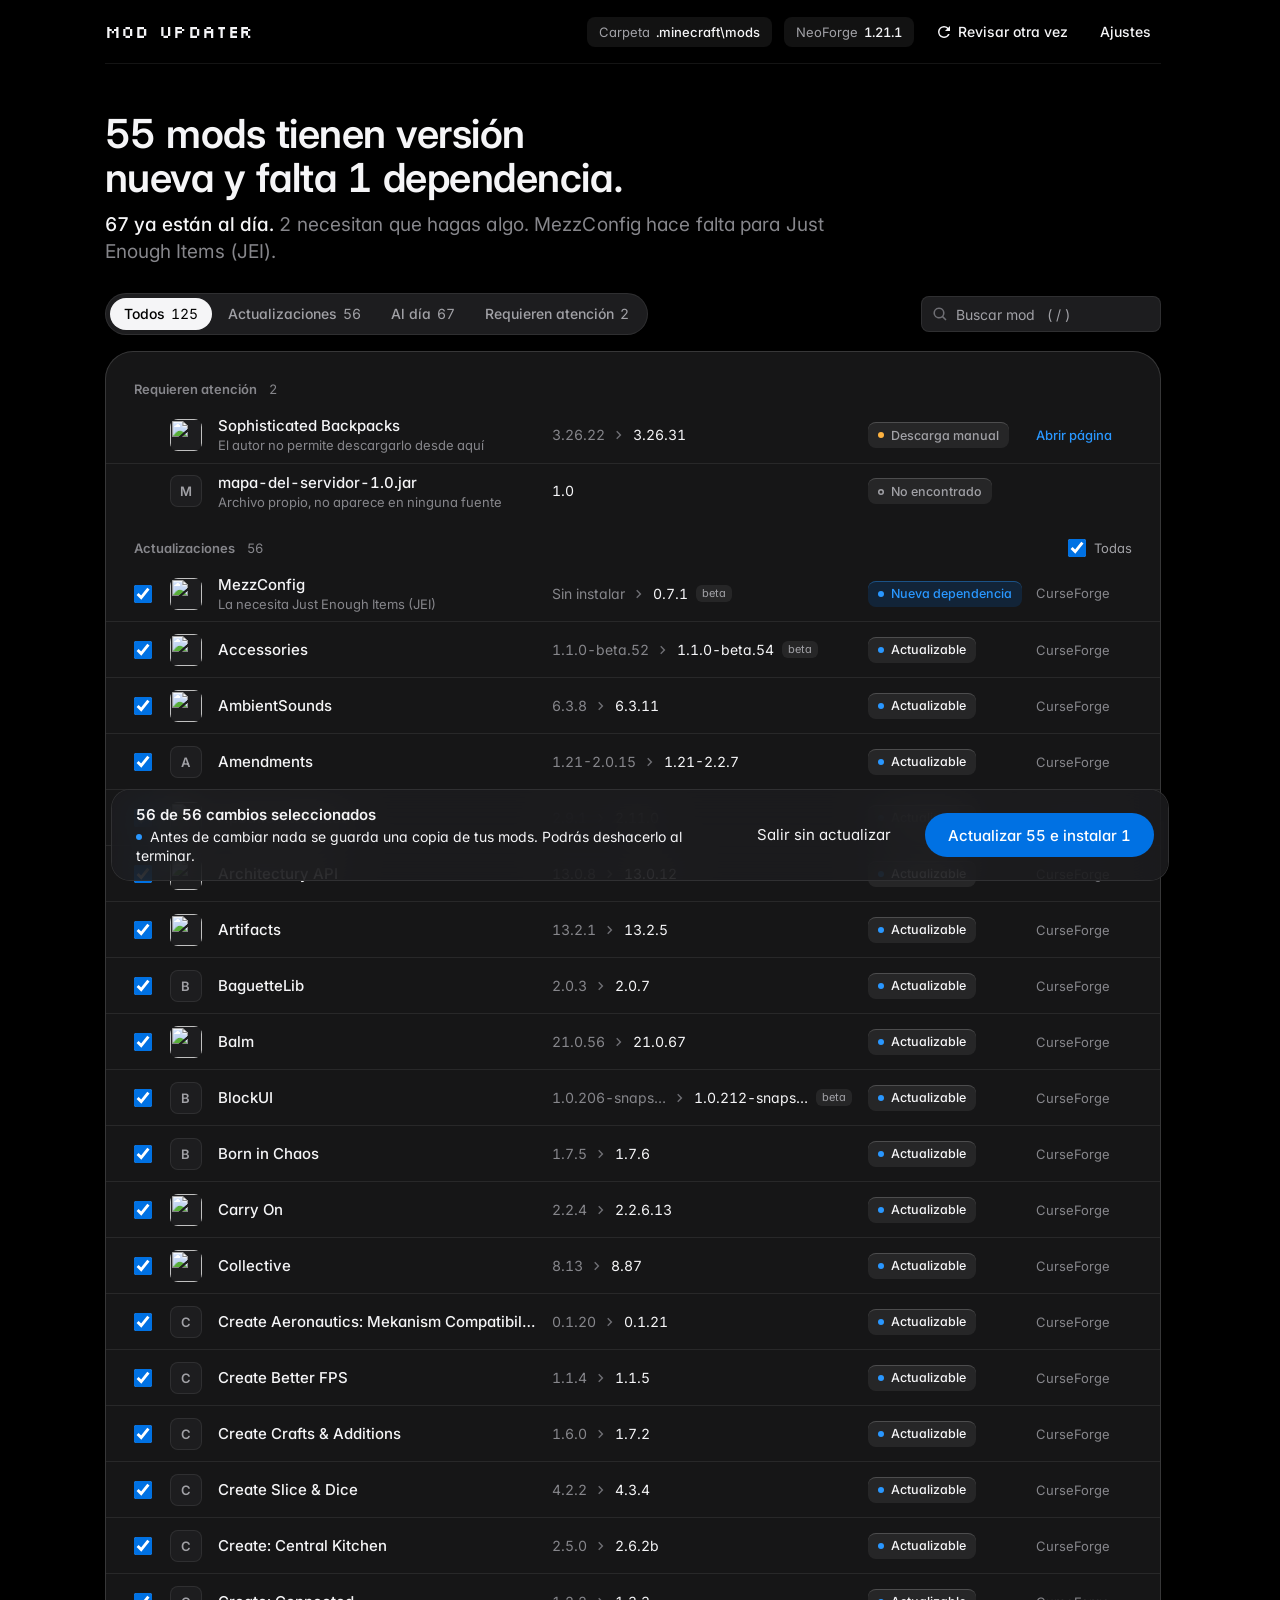
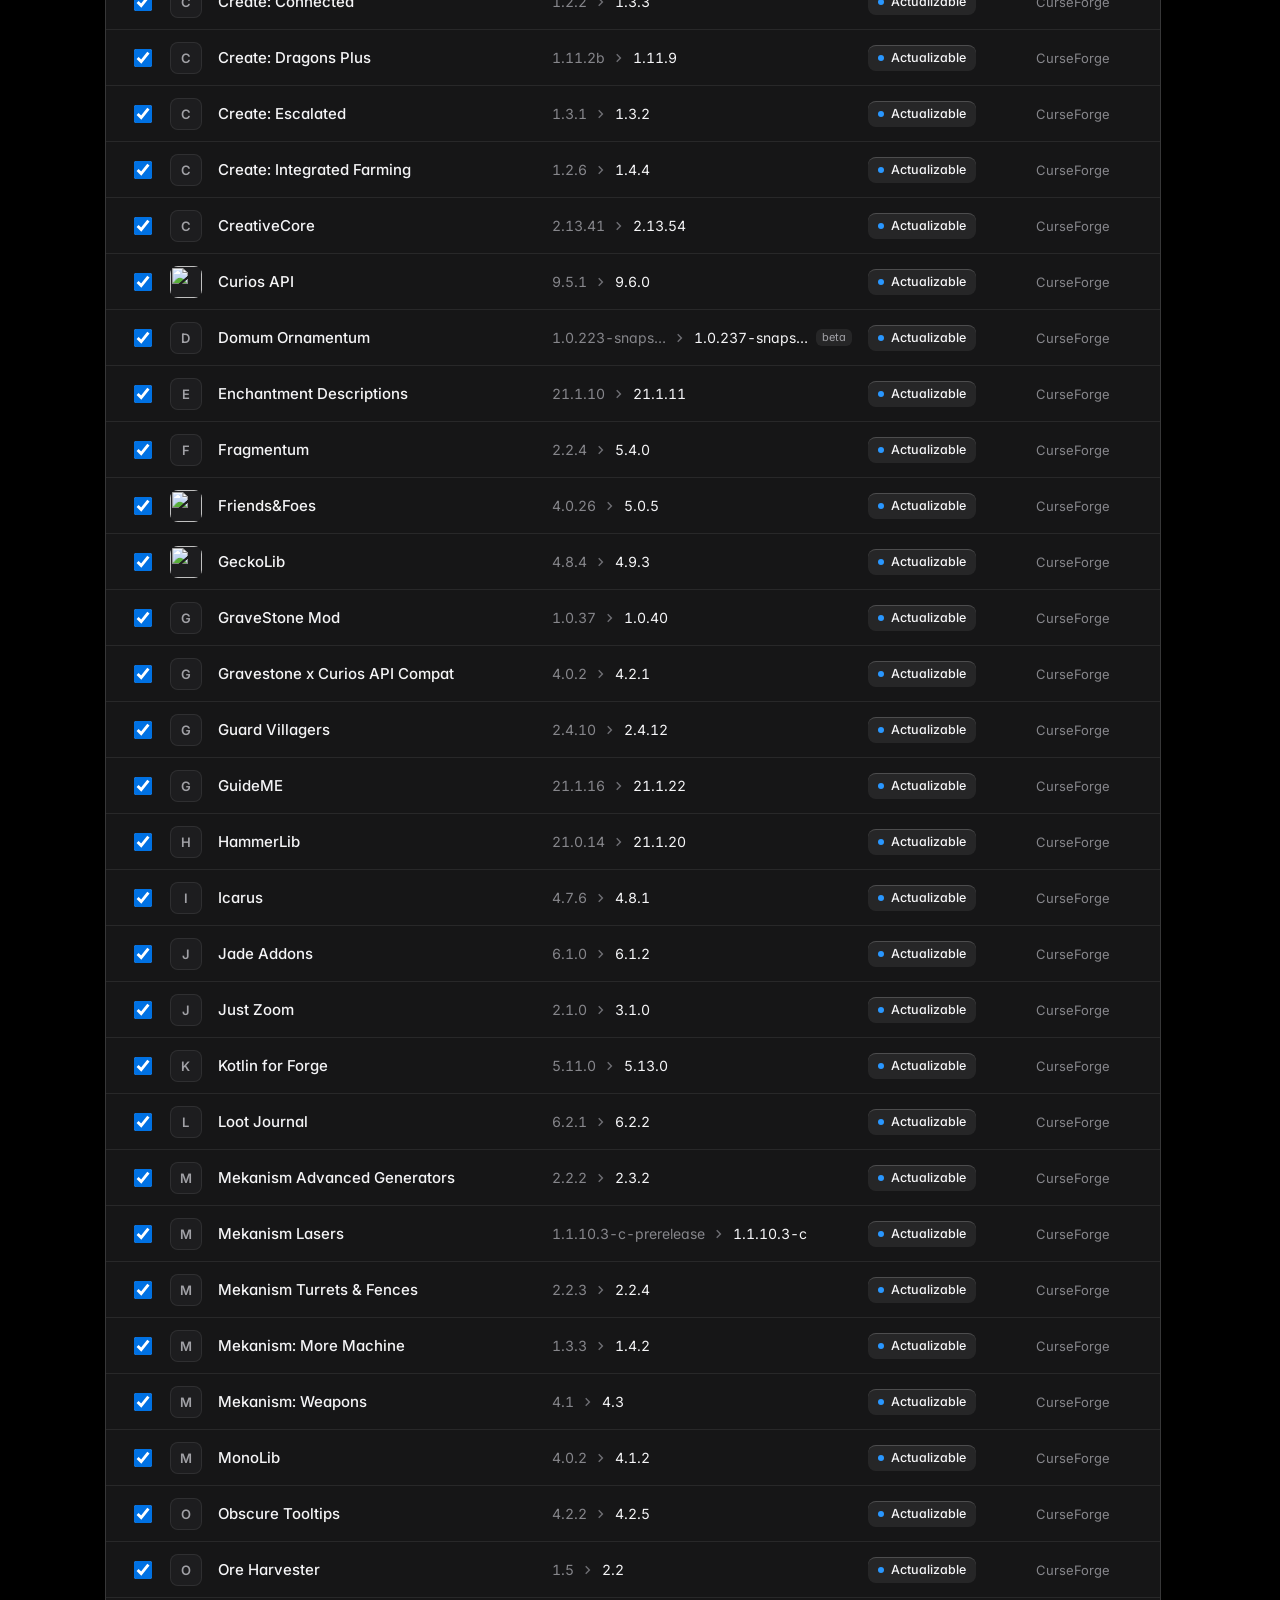
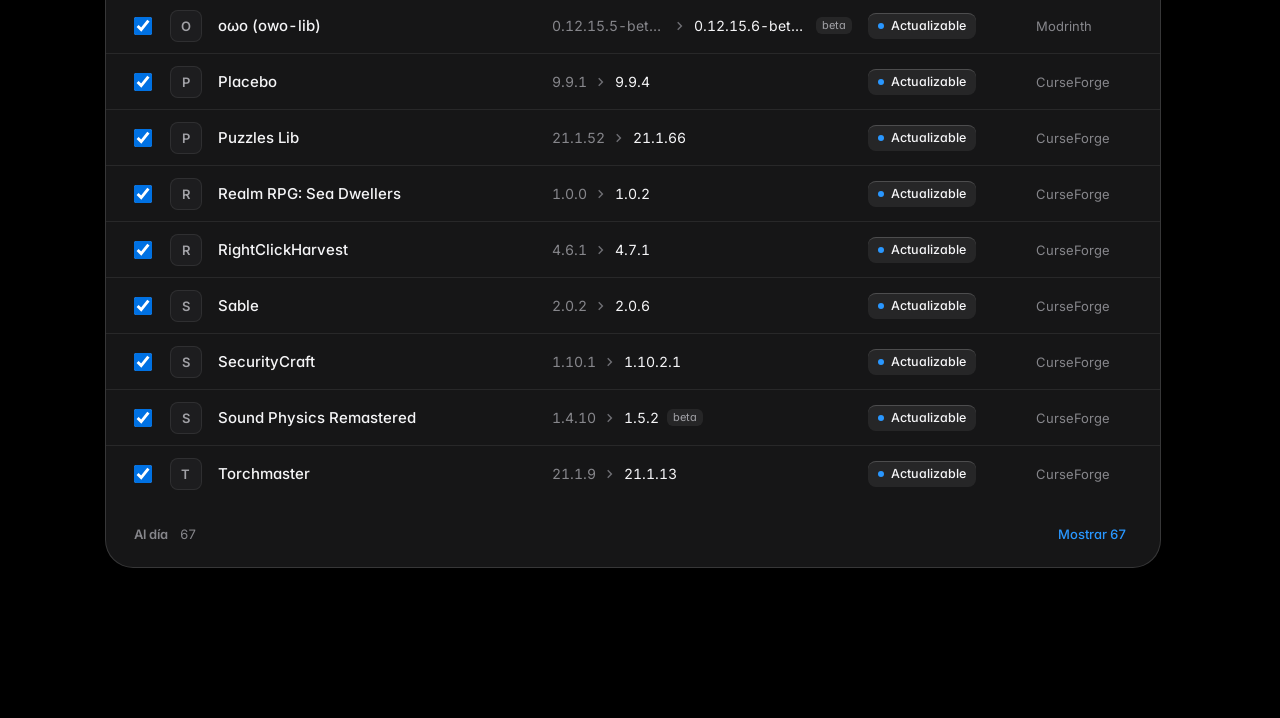
==== design/mockup/resultados.html @ f5ec4bd4 "Plan v2 paso 3: mockup de Resultados validado - apple.com-DESIGN.md: sección "Préstamos" (qué se tom" ====
<!doctype html>
<html lang="es">
<head>
<meta charset="utf-8">
<meta name="viewport" content="width=device-width, initial-scale=1">
<title>Mod Updater · Resultados (mockup)</title>
<link rel="preconnect" href="https://fonts.googleapis.com">
<link rel="preconnect" href="https://fonts.gstatic.com" crossorigin>
<link href="https://fonts.googleapis.com/css2?family=Inter:wght@400;500;600&family=Silkscreen&display=swap" rel="stylesheet">
<style>
  /* Tokens: base apple.com-DESIGN.md + "Préstamos" (Notion: densidad; dope.security: estados) */
  :root {
    --stage: #000000;          /* Apple stage black */
    --panel: #161617;          /* Apple technical panel */
    --charcoal: #1d1d1f;       /* Apple chapter charcoal */
    --text: #f5f5f7;           /* Apple soft white */
    --muted: #86868b;          /* Apple narrative gray: texto secundario sobre fondos lisos */
    --muted-strong: #a1a1a6;   /* gris para texto sobre lavados (insignias): >= 4.5:1 */
    --label: #6e6e73;          /* Apple label gray: solo iconos, nunca texto */
    --edge: #333336;           /* Apple dark edge */
    --rule: rgba(255, 255, 255, 0.08);   /* Notion hairline, en oscuro */
    --hover: rgba(255, 255, 255, 0.04);  /* Notion hover wash, en oscuro */
    --frame: rgba(255, 255, 255, 0.14);  /* dope.security faint rule */
    --badge: rgba(255, 255, 255, 0.07);  /* dope.security technical badge */
    --accent: #0071e3;         /* Apple action blue: único acento */
    --accent-hover: #0076df;
    --accent-active: #006edb;
    --link: #2997ff;           /* Apple luminous blue */
    --accent-wash: rgba(0, 113, 227, 0.16);
    --warn: #ffb340;           /* semántico: puntos y texto de aviso, nunca fondo */
    --font: "Inter", "SF Pro Text", "Helvetica Neue", Helvetica, Arial, sans-serif;
    --pixel: "Silkscreen", "Inter", monospace;
  }

  * { box-sizing: border-box; }
  html { background: var(--stage); color-scheme: dark; scrollbar-gutter: stable; }
  body {
    margin: 0;
    background: var(--stage);
    color: var(--text);
    font: 400 15px/1.4 var(--font);
    font-feature-settings: "tnum" 1, "cv11" 1;
    -webkit-font-smoothing: antialiased;
  }
  button, input { font: inherit; color: inherit; }
  :focus-visible { outline: 2px solid var(--accent); outline-offset: 2px; }

  .app { max-width: 1120px; margin: 0 auto; padding: 0 32px 150px; }

  /* ------------------------------------------------ barra superior */
  .topbar {
    display: flex; align-items: center; gap: 12px;
    height: 64px; border-bottom: 1px solid var(--rule);
  }
  .brand {
    font-family: var(--pixel); font-size: 18px; letter-spacing: 0.02em;
    margin: 0; font-weight: 400; color: var(--text); white-space: nowrap;
  }
  .topbar .spacer { flex: 1; }
  .chip {
    display: inline-flex; align-items: center; gap: 6px;
    padding: 7px 12px; border-radius: 8px; line-height: 16px;
    background: var(--badge); color: var(--muted-strong); font-size: 13px;
    white-space: nowrap;
  }
  .chip strong { color: var(--text); font-weight: 500; }
  .navbtn {
    height: 32px; padding: 0 10px; border: 0; border-radius: 8px;
    background: transparent; color: var(--text); font-size: 14px; font-weight: 500;
    cursor: pointer; display: inline-flex; align-items: center; gap: 6px;
  }
  .navbtn:hover { background: var(--hover); }
  .navbtn svg { width: 16px; height: 16px; fill: currentColor; }

  /* ------------------------------------------------ cabecera */
  .lede { padding: 48px 0 28px; max-width: 760px; }
  .lede h2 {
    margin: 0 0 12px; font-weight: 600; font-size: 40px; line-height: 1.1;
    letter-spacing: -0.012em; text-wrap: balance;
  }
  .lede p { margin: 0; font-size: 19px; line-height: 1.4; color: var(--muted); letter-spacing: 0.005em; }
  .lede p b { color: var(--text); font-weight: 500; }

  /* ------------------------------------------------ filtros (selector de dope.security, en azul) */
  .toolbar { display: flex; align-items: center; gap: 16px; margin-bottom: 16px; flex-wrap: wrap; }
  .segmented {
    display: inline-flex; flex-wrap: wrap; gap: 2px; padding: 4px; border-radius: 22px;
    background: var(--charcoal); border: 1px solid var(--rule);
  }
  .segmented button {
    height: 32px; padding: 0 14px; border: 0; border-radius: 999px; background: transparent;
    color: var(--muted-strong); font-size: 14px; font-weight: 500; cursor: pointer; white-space: nowrap;
    display: inline-flex; align-items: center; gap: 6px;
    transition: background-color 100ms linear, color 100ms linear;
  }
  .segmented button:hover { color: var(--text); }
  .segmented button[aria-pressed="true"] { background: var(--text); color: #000; }
  .segmented .n { font-weight: 400; }
  .search { margin-left: auto; position: relative; width: 240px; }
  .search input {
    width: 100%; height: 36px; padding: 0 12px 0 34px; border-radius: 8px;
    background: var(--charcoal); border: 1px solid var(--rule); font-size: 14px;
  }
  .search input::placeholder { color: var(--muted-strong); }
  .search svg { position: absolute; left: 11px; top: 10px; width: 16px; height: 16px; fill: var(--label); }
  kbd {
    font: inherit; font-size: 12px; color: var(--muted-strong); padding: 0 5px; border-radius: 4px;
    border: 1px solid var(--rule);
  }

  /* ------------------------------------------------ lista */
  .list {
    background: var(--panel); border: 1px solid var(--frame); border-radius: 28px;
    padding: 8px 0 12px;
  }
  .group-head {
    display: flex; align-items: center; gap: 12px;
    padding: 20px 28px 8px;
  }
  .group-head h3 { margin: 0; font-size: 13px; font-weight: 600; color: var(--muted); }
  .group-head .count { font-size: 13px; color: var(--muted); }
  .group-head .grow { flex: 1; }
  .master { display: inline-flex; align-items: center; gap: 8px; font-size: 13px; color: var(--muted-strong); cursor: pointer; }
  .linkbtn {
    border: 0; background: none; padding: 4px 6px; border-radius: 6px; cursor: pointer;
    color: var(--link); font-size: 13px; font-weight: 500;
  }
  .linkbtn:hover { text-decoration: underline; }

  .row {
    display: grid; align-items: center;
    grid-template-columns: 20px 32px minmax(180px, 1fr) minmax(0, 300px) 152px 96px;
    column-gap: 16px; min-height: 56px; padding: 8px 28px;
    border-top: 1px solid var(--rule);
  }
  .group-head + .row { border-top-color: transparent; }
  .row:hover { background: var(--hover); }

  .check { width: 18px; height: 18px; accent-color: var(--accent); margin: 0; cursor: pointer; }
  .slot { width: 18px; height: 18px; }   /* hueco donde no hay casilla: menos ruido que una deshabilitada */

  .logo {
    width: 32px; height: 32px; border-radius: 8px; object-fit: cover; display: block;
    background: var(--charcoal);
  }
  .logo.mono {
    display: grid; place-items: center; font-size: 13px; font-weight: 600; color: var(--muted-strong);
    border: 1px solid var(--rule);
  }
  .name { min-width: 0; }
  .name .title { font-weight: 500; white-space: nowrap; overflow: hidden; text-overflow: ellipsis; }
  .name .sub { font-size: 13px; color: var(--muted); white-space: nowrap; overflow: hidden; text-overflow: ellipsis; }
  .name .sub.warn { color: var(--warn); white-space: normal; }

  .ver { display: flex; align-items: center; gap: 8px; font-size: 14px; min-width: 0; }
  .ver .old { color: var(--muted); white-space: nowrap; overflow: hidden; text-overflow: ellipsis; min-width: 0; }
  .ver .new { color: var(--text); white-space: nowrap; overflow: hidden; text-overflow: ellipsis; min-width: 0; }
  .ver svg { flex: none; width: 12px; height: 12px; fill: var(--label); }
  .tag {
    flex: none; font-size: 11px; color: var(--muted-strong); padding: 1px 6px; border-radius: 6px;
    background: var(--badge);
  }

  /* insignias de estado: "technical badge" de dope.security */
  .badge {
    position: relative; justify-self: start;
    display: inline-flex; align-items: center; gap: 7px;
    height: 26px; padding: 0 10px; border-radius: 8px;
    background: var(--badge); border-top: 0.5px solid rgba(255, 255, 255, 0.18);
    font-size: 12.5px; font-weight: 500; color: var(--muted-strong); white-space: nowrap; cursor: default;
  }
  .badge .dot { width: 6px; height: 6px; border-radius: 50%; background: currentColor; }
  /* el azul se reserva para la acción y para lo nuevo: "Actualizable" es neutro con un punto azul */
  .badge.up { color: var(--text); }
  .badge.up .dot { background: var(--link); }
  .badge.dep { background: var(--accent-wash); color: var(--link); border-top-color: rgba(41, 151, 255, 0.4); }
  .badge.manual .dot { background: var(--warn); }
  .badge.missing .dot { background: transparent; box-shadow: inset 0 0 0 1.5px var(--muted-strong); }

  /* explicación del estado al pasar el ratón (para lector de pantalla va en .sr-only dentro) */
  .badge[data-tip]::after {
    content: attr(data-tip);
    position: absolute; left: 0; bottom: calc(100% + 8px); z-index: 5;
    width: max-content; max-width: 260px; white-space: normal;
    padding: 8px 10px; border-radius: 8px;
    background: #2c2c2e; color: var(--text); font-size: 13px; font-weight: 400; line-height: 1.35;
    box-shadow: 0 0 0 1px rgba(255, 255, 255, 0.08);
    display: none;
  }
  .badge[data-tip]:hover::after { display: block; }

  .source { font-size: 13px; color: var(--muted); }
  .source a { color: var(--link); text-decoration: none; font-weight: 500; }
  .source a:hover { text-decoration: underline; }

  .empty { padding: 32px 28px; color: var(--muted); display: flex; align-items: center; gap: 12px; flex-wrap: wrap; }

  /* ------------------------------------------------ barra de acciones: "local glass" de Apple */
  .actionbar {
    position: fixed; left: 50%; bottom: 20px; transform: translateX(-50%);
    width: min(1056px, calc(100% - 32px));
    display: flex; align-items: center; gap: 16px;
    padding: 14px 14px 14px 24px; border-radius: 18px;
    background: rgba(29, 29, 31, 0.82);
    backdrop-filter: saturate(1.6) blur(20px); -webkit-backdrop-filter: saturate(1.6) blur(20px);
    box-shadow: 0 0 0 1px rgb(48, 48, 50);
  }
  .actionbar .summary { flex: 1; min-width: 0; }
  .summary .count { font-weight: 600; }
  .summary .safe { display: block; margin-top: 2px; font-size: 14px; color: var(--text); }
  .summary .safe::before {
    content: ""; display: inline-block; width: 6px; height: 6px; border-radius: 50%;
    background: var(--link); margin-right: 8px; vertical-align: 2px;
  }
  .summary .warn { display: block; margin-top: 2px; font-size: 14px; color: var(--warn); }
  .btn-secondary {
    height: 44px; padding: 0 18px; border-radius: 999px; border: 0; cursor: pointer;
    background: transparent; color: var(--text); font-size: 15px; white-space: nowrap;
  }
  .btn-secondary:hover { background: rgba(255, 255, 255, 0.06); }
  .btn-primary {
    height: 44px; padding: 11px 22px; border-radius: 980px; border: 1px solid transparent; cursor: pointer;
    background: var(--accent); color: #fff; font-size: 15px; font-weight: 500; white-space: nowrap;
    transition: background-color 100ms linear;
  }
  .btn-primary:hover { background: var(--accent-hover); }
  .btn-primary:active { background: var(--accent-active); }
  .btn-primary:focus-visible { outline-offset: 3px; }
  .btn-primary:disabled { background: var(--edge); color: var(--muted-strong); cursor: default; }

  .sr-only { position: absolute; width: 1px; height: 1px; overflow: hidden; clip: rect(0 0 0 0); white-space: nowrap; }

  /* ------------------------------------------------ ventanas estrechas */
  @media (max-width: 860px) {
    .app { padding: 0 16px 200px; }
    .lede { padding-top: 32px; }
    .lede h2 { font-size: 30px; }
    .lede p { font-size: 17px; }
    .topbar { gap: 8px; }
    .topbar .chip.hide-sm, .navbtn .label, .chip .label { display: none; }
    .brand { font-size: 16px; }
    .search { margin-left: 0; width: 100%; }
    .search kbd { display: none; }
    /* fila en tres líneas: nombre; versiones; estado (+ enlace si hace falta) */
    .row { grid-template-columns: 20px 32px minmax(0, 1fr) auto; row-gap: 6px; padding: 10px 16px; }
    .row .name { grid-column: 3 / 5; }
    .row .ver { grid-column: 3 / 5; grid-row: 2; }
    .row .badge { grid-column: 3; grid-row: 3; }
    .row .source { grid-column: 4; grid-row: 3; }
    .row:not(.manual) .source { display: none; }
    .group-head { padding: 18px 16px 6px; }
    .list { border-radius: 20px; }
    .actionbar { flex-wrap: wrap; padding: 14px 16px; gap: 8px; }
    .actionbar .summary { flex-basis: 100%; }
    .actionbar .btn-primary { flex: 1; }
  }
  @media (prefers-reduced-motion: reduce) {
    * { transition: none !important; }
  }
</style>
</head>
<body>
<div class="app">
  <header class="topbar">
    <h1 class="brand">Mod Updater</h1>
    <span class="spacer"></span>
    <span class="chip hide-sm" title="C:\Users\Ana\AppData\Roaming\.minecraft\mods">Carpeta <strong>.minecraft\mods</strong></span>
    <span class="chip"><span class="label">NeoForge</span> <strong>1.21.1</strong></span>
    <button class="navbtn" type="button" aria-label="Revisar otra vez">
      <svg viewBox="0 0 16 16" aria-hidden="true"><path d="M8 2a6 6 0 1 0 5.66 8h-1.6A4.5 4.5 0 1 1 8 3.5c1.24 0 2.37.5 3.18 1.32L9 7h5V2l-1.76 1.76A5.98 5.98 0 0 0 8 2Z"/></svg>
      <span class="label">Revisar otra vez</span>
    </button>
    <button class="navbtn" type="button">Ajustes</button>
  </header>

  <section class="lede" aria-live="polite">
    <h2 id="headline"></h2>
    <p id="deck"></p>
  </section>

  <div class="toolbar">
    <div class="segmented" role="group" aria-label="Filtrar mods" id="filters"></div>
    <label class="search">
      <span class="sr-only">Buscar mod</span>
      <svg viewBox="0 0 16 16" aria-hidden="true"><path d="M7 1.5a5.5 5.5 0 0 1 4.38 8.82l3.15 3.15-1.06 1.06-3.15-3.15A5.5 5.5 0 1 1 7 1.5Zm0 1.5a4 4 0 1 0 0 8 4 4 0 0 0 0-8Z"/></svg>
      <input id="q" type="search" placeholder="Buscar mod   ( / )" autocomplete="off" aria-keyshortcuts="/">
    </label>
  </div>

  <main class="list" id="list" aria-label="Mods"></main>
</div>

<div class="actionbar" role="region" aria-label="Actualizar">
  <div class="summary" id="summary" aria-live="polite"></div>
  <button class="btn-secondary" type="button">Salir sin actualizar</button>
  <button class="btn-primary" type="button" id="go" aria-keyshortcuts="Control+Enter" title="Ctrl + Intro">Actualizar</button>
</div>

<script>
const CDN = "https://media.forgecdn.net/avatars/thumbnails/";
const LOGOS = {
  "Balm": "1107/117/256/256/638657111836546584.png",
  "Create": "1065/184/256/256/638598725500886388.png",
  "Just Enough Items (JEI)": "29/69/256/256/635838945588716414.jpeg",
  "MezzConfig": "2038/374/256/256/639246433191280078.png",
  "Curios API": "195/772/256/256/636881112930494939.png",
  "GeckoLib": "1081/393/256/256/638621132937140582.png",
  "Collective": "975/602/256/256/638479075930399380.png",
  "Friends&Foes": "1341/726/256/256/638872149406466393.png",
  "Sophisticated Backpacks": "375/56/256/256/637549610342642859.png",
  "AmbientSounds": "65/45/256/256/636158453613581226.png",
  "Architectury API": "313/420/256/256/637408811378175814.png",
  "Accessories": "948/913/256/256/638436487112587498.png",
  "Apothic Attributes": "860/918/256/256/638267924628338335.png",
  "Artifacts": "444/622/256/256/637699815276651872.png",
  "Carry On": "109/514/256/256/636380307126307812.png",
  "Mekanism": "492/672/256/256/637801316302309362.png",
  "Jade": "207/323/256/256/636965628804677340.png",
  "Sodium": "284/773/256/256/637298471098686391.png",
  "The Twilight Forest": "14/212/256/256/635589178760357568.png",
  "Waystones": "1107/108/256/256/638657104456838765.png",
  "Farmer's Delight": "396/11/256/256/637595005615179370.png",
  "Iris Shaders": "1002/450/256/256/638522657871453967.png",
};

const HELP = {
  up: "Hay una versión nueva compatible.",
  ok: "Ya tienes la última versión.",
  manual: "Hay versión nueva, pero el autor no permite descargarla automáticamente. Abre su página para bajarla.",
  missing: "No está en CurseForge ni en Modrinth (un mod propio o bajado de otro sitio). Se deja como está.",
  dep: "No está en tu carpeta, pero otro mod la necesita para funcionar. Se instalará junto a las actualizaciones.",
};

// Datos reales de la revisión del 20/11 (18:14), salvo los dos casos de "Requieren atención",
// que son ejemplos para enseñar esos estados.
const U = (name, from, to, src = "CurseForge", beta = false) => ({ s: "up", name, from, to, src, beta });
const MODS = [
  { s: "manual", name: "Sophisticated Backpacks", from: "3.26.22", to: "3.26.31", src: "CurseForge", page: true },
  { s: "missing", name: "mapa-del-servidor-1.0.jar", from: "1.0", sub: "Archivo propio, no aparece en ninguna fuente" },
  { s: "dep", name: "MezzConfig", to: "0.7.1", src: "CurseForge", beta: true, neededBy: ["Just Enough Items (JEI)"] },
  U("Accessories", "1.1.0-beta.52", "1.1.0-beta.54", "CurseForge", true),
  U("AmbientSounds", "6.3.8", "6.3.11"),
  U("Amendments", "1.21-2.0.15", "1.21-2.2.7"),
  U("Apothic Attributes", "2.9.1", "2.11.0"),
  U("Architectury API", "13.0.8", "13.0.12"),
  U("Artifacts", "13.2.1", "13.2.5"),
  U("BaguetteLib", "2.0.3", "2.0.7"),
  U("Balm", "21.0.56", "21.0.67"),
  U("BlockUI", "1.0.206-snapshot", "1.0.212-snapshot", "CurseForge", true),
  U("Born in Chaos", "1.7.5", "1.7.6"),
  U("Carry On", "2.2.4", "2.2.6.13"),
  U("Collective", "8.13", "8.87"),
  U("Create Aeronautics: Mekanism Compatibility", "0.1.20", "0.1.21"),
  U("Create Better FPS", "1.1.4", "1.1.5"),
  U("Create Crafts & Additions", "1.6.0", "1.7.2"),
  U("Create Slice & Dice", "4.2.2", "4.3.4"),
  U("Create: Central Kitchen", "2.5.0", "2.6.2b"),
  U("Create: Connected", "1.2.2", "1.3.3"),
  U("Create: Dragons Plus", "1.11.2b", "1.11.9"),
  U("Create: Escalated", "1.3.1", "1.3.2"),
  U("Create: Integrated Farming", "1.2.6", "1.4.4"),
  U("CreativeCore", "2.13.41", "2.13.54"),
  U("Curios API", "9.5.1", "9.6.0"),
  U("Domum Ornamentum", "1.0.223-snapshot", "1.0.237-snapshot", "CurseForge", true),
  U("Enchantment Descriptions", "21.1.10", "21.1.11"),
  U("Fragmentum", "2.2.4", "5.4.0"),
  U("Friends&Foes", "4.0.26", "5.0.5"),
  U("GeckoLib", "4.8.4", "4.9.3"),
  U("GraveStone Mod", "1.0.37", "1.0.40"),
  U("Gravestone x Curios API Compat", "4.0.2", "4.2.1"),
  U("Guard Villagers", "2.4.10", "2.4.12"),
  U("GuideME", "21.1.16", "21.1.22"),
  U("HammerLib", "21.0.14", "21.1.20"),
  U("Icarus", "4.7.6", "4.8.1"),
  U("Jade Addons", "6.1.0", "6.1.2"),
  U("Just Zoom", "2.1.0", "3.1.0"),
  U("Kotlin for Forge", "5.11.0", "5.13.0"),
  U("Loot Journal", "6.2.1", "6.2.2"),
  U("Mekanism Advanced Generators", "2.2.2", "2.3.2"),
  U("Mekanism Lasers", "1.1.10.3-c-prerelease", "1.1.10.3-c"),
  U("Mekanism Turrets & Fences", "2.2.3", "2.2.4"),
  U("Mekanism: More Machine", "1.3.3", "1.4.2"),
  U("Mekanism: Weapons", "4.1", "4.3"),
  U("MonoLib", "4.0.2", "4.1.2"),
  U("Obscure Tooltips", "4.2.2", "4.2.5"),
  U("Ore Harvester", "1.5", "2.2"),
  U("oωo (owo-lib)", "0.12.15.5-beta.1", "0.12.15.6-beta.1", "Modrinth", true),
  U("Placebo", "9.9.1", "9.9.4"),
  U("Puzzles Lib", "21.1.52", "21.1.66"),
  U("Realm RPG: Sea Dwellers", "1.0.0", "1.0.2"),
  U("RightClickHarvest", "4.6.1", "4.7.1"),
  U("Sable", "2.0.2", "2.0.6"),
  U("SecurityCraft", "1.10.1", "1.10.2.1"),
  U("Sound Physics Remastered", "1.4.10", "1.5.2", "CurseForge", true),
  U("Torchmaster", "21.1.9", "21.1.13"),
  ...[
    ["AI Improvements", "0.5.3"], ["Animal Feeding Trough", "1.1.2"], ["AppleSkin", "3.0.9"], ["Athena", "4.0.6"],
    ["AttributeFix", "21.1.3"], ["Bookshelf", "21.1.81"], ["Caelus API", "7.0.1"], ["Chipped", "4.0.2"],
    ["Cloth Config API", "15.0.140"], ["Common Networking", "1.0.21"], ["Create", "6.0.10"], ["Create Aeronautics", "1.3.3"],
    ["Create Confectionery", "1.1.3.b"], ["Create: Bells & Whistles", "0.4.7"], ["Create: Diesel Generators", "1.3.15"],
    ["Create: Enchantment Industry", "2.4.2"], ["Creeper Overhaul", "4.0.6"], ["DarkBlades", "1.2.6"],
    ["Dis-Enchanting Table", "5.0.2"], ["Easy Magic", "21.1.4"], ["ElevatorMod", "1.11.4"], ["Enchanting Infuser", "21.1.4"],
    ["Enderman Overhaul", "2.0.3"], ["FallingTree", "1.21.1.11"], ["Farmer's Delight", "1.3.4"], ["FerriteCore", "7.0.3"],
    ["Iceberg", "1.3.2"], ["ImmediatelyFast", "1.6.15"], ["Improvable Skills", "21.0.2"], ["Incendium Legacy", "5.4.4"],
    ["Iris & Oculus Flywheel Compat", "2.4.0"], ["Iris Shaders", "1.8.14-beta.1"], ["Jade", "15.10.6"], ["JamLib", "1.3.6"],
    ["Jump Over Fences", "1.6.1"], ["Just Enough Items (JEI)", "19.71.0.475"], ["Konkrete", "1.9.9"], ["Legendary Tooltips", "1.5.5"],
    ["Luki's Grand Capitals", "1.1.3"], ["MekaJadeUpgrades", "1.3"], ["Mekanism", "10.7.19.85"], ["Mekanism Additions", "10.7.19.85"],
    ["Mekanism Generators", "10.7.19.85"], ["Mekanism Tools", "10.7.19.85"], ["Mekanism: Enchantable MekaSuit", "1.0.3"],
    ["Moonlight Lib", "3.8.3"], ["Mouse Tweaks", "2.26.1"], ["Mowzie's Mobs", "1.8.2"], ["Polymorph", "1.1.0"], ["Prickle", "21.1.11"],
    ["Prism", "1.0.11"], ["Realm RPG: Fallen Adventurers", "1.1.0"], ["Resourceful Config", "3.0.11"], ["Resourceful Lib", "3.0.12"],
    ["Smarter Farmers", "2.2.4"], ["Sodium", "0.8.13"], ["Sophisticated Core", "1.5.39"], ["Sparkweave Engine", "0.510.0"],
    ["Supplementaries", "4.1.3"], ["The Twilight Forest", "4.8.3345"], ["TrashSlot", "21.1.11"], ["Waystones", "21.1.47"],
    ["When Dungeons Arise", "2.1.68"], ["When Dungeons Arise: Seven Seas", "1.0.4"], ["Xaero's Minimap", "26.6.0"],
    ["Xaero's World Map", "1.47.0"], ["YetAnotherConfigLib", "3.8.2"],
  ].map(([name, from]) => ({ s: "ok", name, from, src: "CurseForge" })),
];
MODS.forEach((m, i) => { m.id = i; m.checked = m.s === "up" || m.s === "dep"; });
const byName = Object.fromEntries(MODS.map(m => [m.name, m]));

const selectable = m => m.s === "up" || m.s === "dep";
const isAttention = m => m.s === "manual" || m.s === "missing";
const GROUPS = [
  { key: "attention", title: "Requieren atención", match: isAttention },
  { key: "updates", title: "Actualizaciones", match: selectable },
  { key: "ok", title: "Al día", match: m => m.s === "ok", collapsible: true },
];
const FILTERS = [
  { key: "all", label: "Todos", match: () => true },
  { key: "updates", label: "Actualizaciones", match: selectable },
  { key: "ok", label: "Al día", match: m => m.s === "ok" },
  { key: "attention", label: "Requieren atención", match: isAttention },
];
const BADGE = {
  up: ["up", "Actualizable"], ok: ["ok", "Al día"], manual: ["manual", "Descarga manual"],
  missing: ["missing", "No encontrado"], dep: ["dep", "Nueva dependencia"],
};

let filter = "all", query = "", okOpen = false;

const esc = s => String(s).replace(/[&<>"]/g, c => ({ "&": "&amp;", "<": "&lt;", ">": "&gt;", '"': "&quot;" }[c]));
const arrow = '<svg viewBox="0 0 12 12" aria-hidden="true"><path d="M4.2 1.8 8.4 6l-4.2 4.2-1-1L6.4 6 3.2 2.8z"/></svg>';
const plural = (n, one, many) => (n === 1 ? one : many);
const list = names => names.length < 2 ? names.join("") : names.slice(0, -1).join(", ") + " y " + names.at(-1);

/* --- dependencias: una dependencia está atada a quien la necesita (P0) --- */
function depsBrokenBy(m) {
  // Mods que quedarían sin su dependencia si `m` (dependencia) no se instala.
  return m.s === "dep" && !m.checked ? m.neededBy : [];
}
function setChecked(m, value) {
  m.checked = value;
  // Si un mod que se actualiza necesita esta dependencia, van juntos.
  for (const other of MODS) {
    if (other.s === "dep" && other.neededBy.includes(m.name) && value) other.checked = true;
  }
  if (m.s === "dep" && !value) {
    for (const parent of m.neededBy.map(n => byName[n]).filter(p => p && p.s === "up")) parent.checked = false;
  }
}

function logo(m) {
  const path = LOGOS[m.name];
  if (path) return `<img class="logo" src="${CDN + path}" alt="" loading="lazy" width="32" height="32">`;
  const letter = m.name.replace(/[^\p{L}\p{N}]/gu, "").charAt(0).toUpperCase() || "?";
  return `<span class="logo mono" aria-hidden="true">${esc(letter)}</span>`;
}

function versions(m) {
  const beta = m.beta ? '<span class="tag">beta</span>' : "";
  if (m.s === "ok" || m.s === "missing") return `<div class="ver"><span class="new" title="${esc(m.from)}">${esc(m.from)}</span></div>`;
  const from = m.from ? `<span class="old" title="${esc(m.from)}">${esc(m.from)}</span>` : `<span class="old">Sin instalar</span>`;
  return `<div class="ver">${from}${arrow}<span class="sr-only">a</span><span class="new" title="${esc(m.to)}">${esc(m.to)}</span>${beta}</div>`;
}

function sub(m) {
  if (m.s === "dep") {
    const broken = depsBrokenBy(m);
    if (broken.length) return `<div class="sub warn">Sin ${esc(m.name)}, ${esc(list(broken))} no arrancará.</div>`;
    return `<div class="sub">La necesita ${esc(list(m.neededBy))}</div>`;
  }
  if (m.s === "manual") return `<div class="sub">El autor no permite descargarlo desde aquí</div>`;
  return m.sub ? `<div class="sub">${esc(m.sub)}</div>` : "";
}

function row(m) {
  const [cls, label] = BADGE[m.s];
  const helpId = `help-${m.id}`;
  const cb = selectable(m)
    ? `<input class="check" type="checkbox" data-id="${m.id}" ${m.checked ? "checked" : ""} aria-label="${m.s === "dep" ? "Instalar" : "Actualizar"} ${esc(m.name)}" aria-describedby="${helpId}">`
    : `<span class="slot" aria-hidden="true"></span>`;
  const source = m.page ? `<a href="#" onclick="return false">Abrir página</a>` : (m.src ? esc(m.src) : "");
  return `<div class="row ${cls}">
    ${cb}${logo(m)}
    <div class="name"><div class="title">${esc(m.name)}</div>${sub(m)}</div>
    ${versions(m)}
    <span class="badge ${cls}" data-tip="${esc(HELP[m.s])}"><span class="dot" aria-hidden="true"></span>${label}<span class="sr-only" id="${helpId}">. ${esc(HELP[m.s])}</span></span>
    <span class="source">${source}</span>
  </div>`;
}

function visible(m) {
  const f = FILTERS.find(f => f.key === filter);
  return f.match(m) && (!query || m.name.toLowerCase().includes(query));
}

function render() {
  // Recordar qué control tenía el foco para devolvérselo tras redibujar (P1 teclado).
  const a = document.activeElement;
  const focusKey = a && a.dataset ? (a.dataset.f && `[data-f="${a.dataset.f}"]`) || (a.dataset.id && `[data-id="${a.dataset.id}"]`)
    || ("ok" in a.dataset && "[data-ok]") || ("all" in a.dataset && "[data-all]") || ("clear" in a.dataset && "#q") : null;

  document.getElementById("filters").innerHTML = FILTERS.map(f => {
    const n = MODS.filter(f.match).length;
    return `<button type="button" data-f="${f.key}" aria-pressed="${f.key === filter}">${f.label} <span class="n">${n}</span></button>`;
  }).join("");

  let html = "";
  for (const g of GROUPS) {
    const items = MODS.filter(m => g.match(m) && visible(m));
    if (!items.length) continue;
    const forced = filter === "ok" || query;
    const open = !g.collapsible || okOpen || forced;
    let extra = "";
    if (g.key === "updates") {
      const n = items.filter(m => m.checked).length;
      extra = `<label class="master"><input class="check" type="checkbox" data-all ${n === items.length ? "checked" : ""}> Todas</label>`;
    } else if (g.collapsible && !forced) {
      extra = `<button class="linkbtn" type="button" data-ok aria-expanded="${okOpen}">${okOpen ? "Ocultar" : `Mostrar ${items.length}`}</button>`;
    }
    html += `<div class="group-head"><h3>${g.title}</h3><span class="count">${items.length}</span><span class="grow"></span>${extra}</div>`;
    if (open) html += items.map(row).join("");
  }
  document.getElementById("list").innerHTML = html ||
    `<div class="empty">Ningún mod coincide con “${esc(query)}”. <button class="linkbtn" type="button" data-clear>Borrar búsqueda</button></div>`;

  const master = document.querySelector("[data-all]");
  if (master) {
    const items = MODS.filter(m => selectable(m) && visible(m));
    const n = items.filter(m => m.checked).length;
    master.indeterminate = n > 0 && n < items.length;
  }
  if (focusKey) document.querySelector(focusKey)?.focus();
  summary();
}

function summary() {
  const ups = MODS.filter(m => m.s === "up"), deps = MODS.filter(m => m.s === "dep");
  const okN = MODS.filter(m => m.s === "ok").length, attN = MODS.filter(isAttention).length;

  // Una sola fuente para todas las cifras (P2): N mods + M dependencias = N+M cambios.
  let head = `${ups.length} ${plural(ups.length, "mod tiene", "mods tienen")} versión nueva`;
  if (deps.length) head += ` y ${plural(deps.length, "falta 1 dependencia", `faltan ${deps.length} dependencias`)}`;
  document.getElementById("headline").textContent = head + ".";
  const depLines = deps.map(d => `${d.name} hace falta para ${list(d.neededBy)}.`).join(" ");
  document.getElementById("deck").innerHTML =
    `<b>${okN} ya están al día.</b> ${attN ? `${attN} ${plural(attN, "necesita", "necesitan")} que hagas algo. ` : ""}${esc(depLines)}`;

  const sel = MODS.filter(m => m.checked);
  const selUp = sel.filter(m => m.s === "up").length, selDep = sel.filter(m => m.s === "dep").length;
  const btn = document.getElementById("go");
  btn.disabled = sel.length === 0;
  btn.textContent = !sel.length ? "Elige algún mod"
    : selDep && selUp ? `Actualizar ${selUp} e instalar ${selDep}`
    : selDep ? `Instalar ${selDep} ${plural(selDep, "dependencia", "dependencias")}`
    : `Actualizar ${selUp} ${plural(selUp, "mod", "mods")}`;

  const broken = deps.flatMap(depsBrokenBy);
  const warn = broken.length
    ? `<span class="warn">Sin ${esc(list(deps.filter(d => !d.checked).map(d => d.name)))}, ${esc(list(broken))} no arrancará.</span>` : "";
  document.getElementById("summary").innerHTML =
    `<span class="count">${sel.length} de ${ups.length + deps.length} cambios seleccionados</span>` +
    (warn || `<span class="safe">Antes de cambiar nada se guarda una copia de tus mods. Podrás deshacerlo al terminar.</span>`);
}

document.addEventListener("click", e => {
  const f = e.target.closest("[data-f]");
  if (f) { filter = f.dataset.f; render(); return; }
  if (e.target.closest("[data-ok]")) { okOpen = !okOpen; render(); return; }
  if (e.target.closest("[data-clear]")) { const q = document.getElementById("q"); q.value = ""; query = ""; render(); q.focus(); return; }
});
document.addEventListener("change", e => {
  const t = e.target;
  if ("all" in t.dataset) {
    const items = MODS.filter(m => selectable(m) && visible(m));
    items.forEach(m => setChecked(m, t.checked));
    render(); return;
  }
  if (t.dataset.id !== undefined) { setChecked(MODS[t.dataset.id], t.checked); render(); }
});
document.getElementById("q").addEventListener("input", e => { query = e.target.value.trim().toLowerCase(); render(); });
document.addEventListener("keydown", e => {
  if (e.key === "/" && document.activeElement.tagName !== "INPUT") { e.preventDefault(); document.getElementById("q").focus(); }
  if (e.key === "Enter" && (e.ctrlKey || e.metaKey)) { const b = document.getElementById("go"); if (!b.disabled) b.click(); }
});

render();
</script>
</body>
</html>
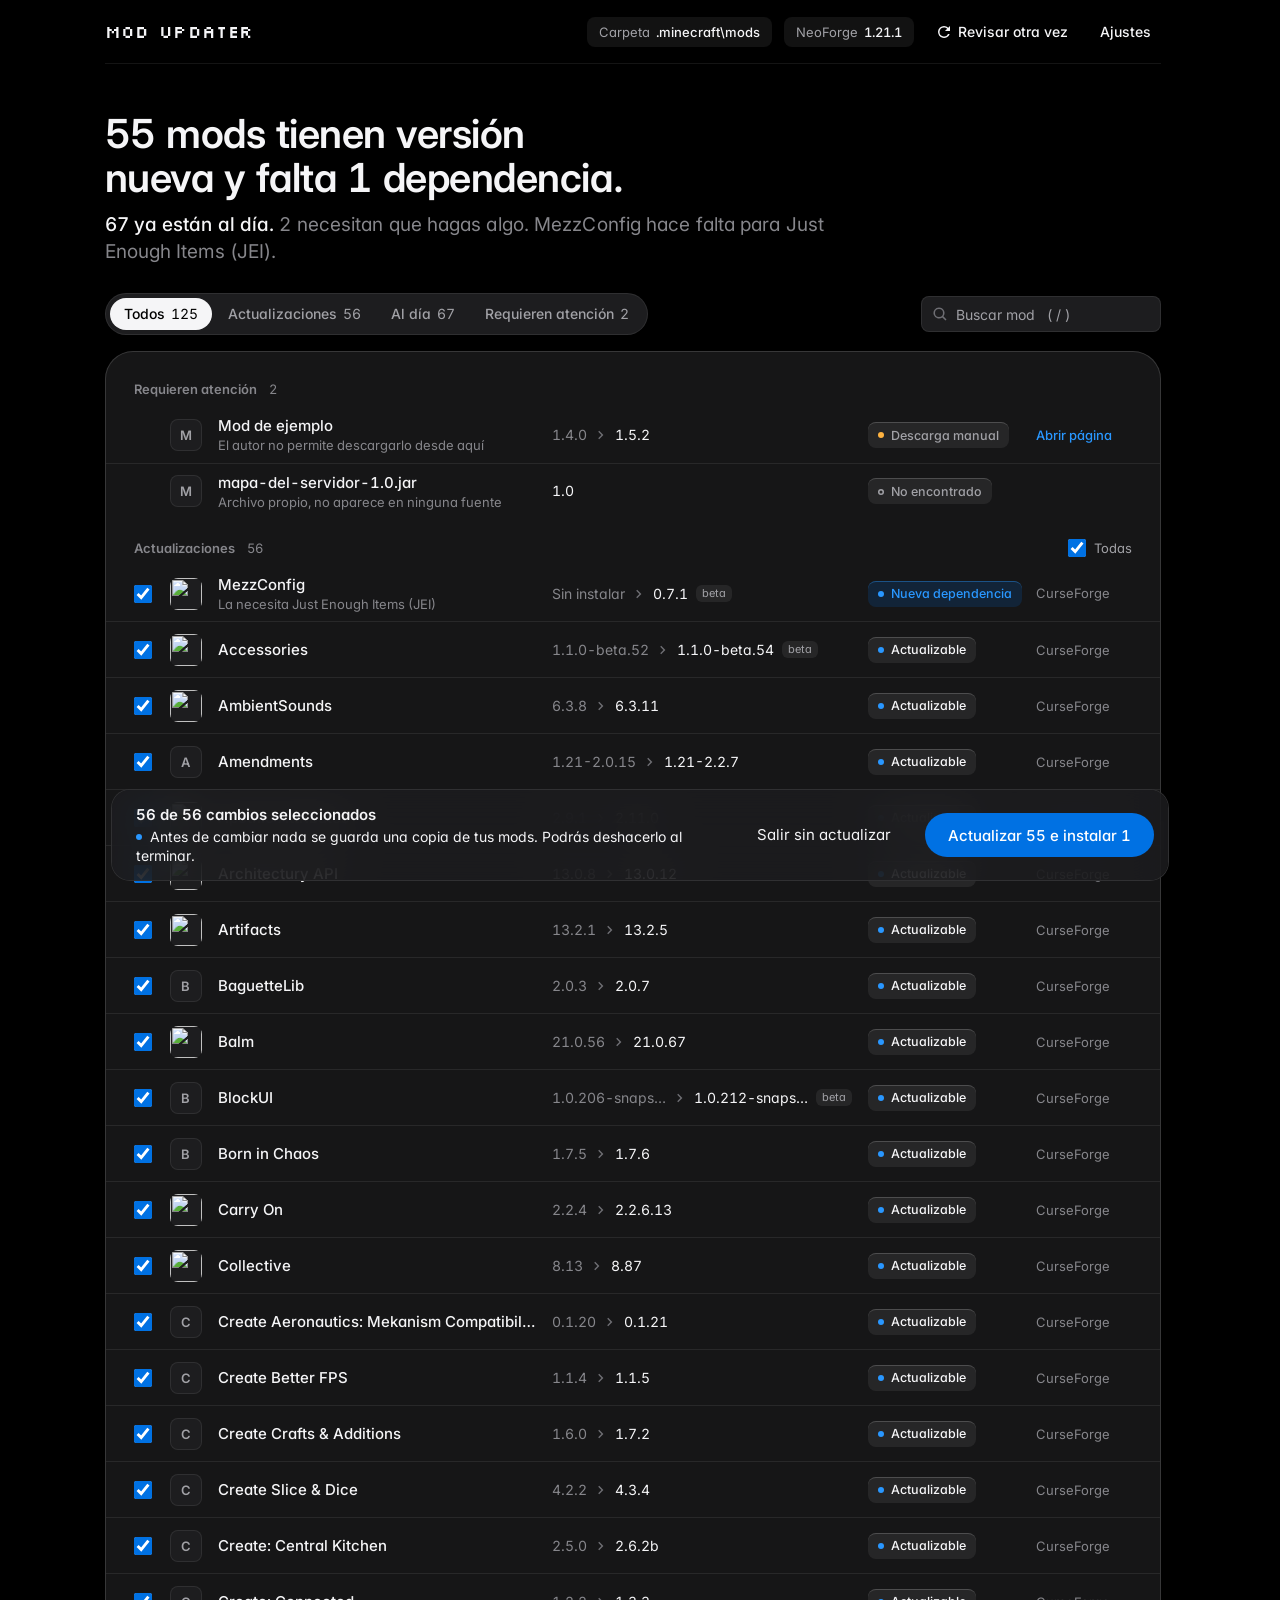
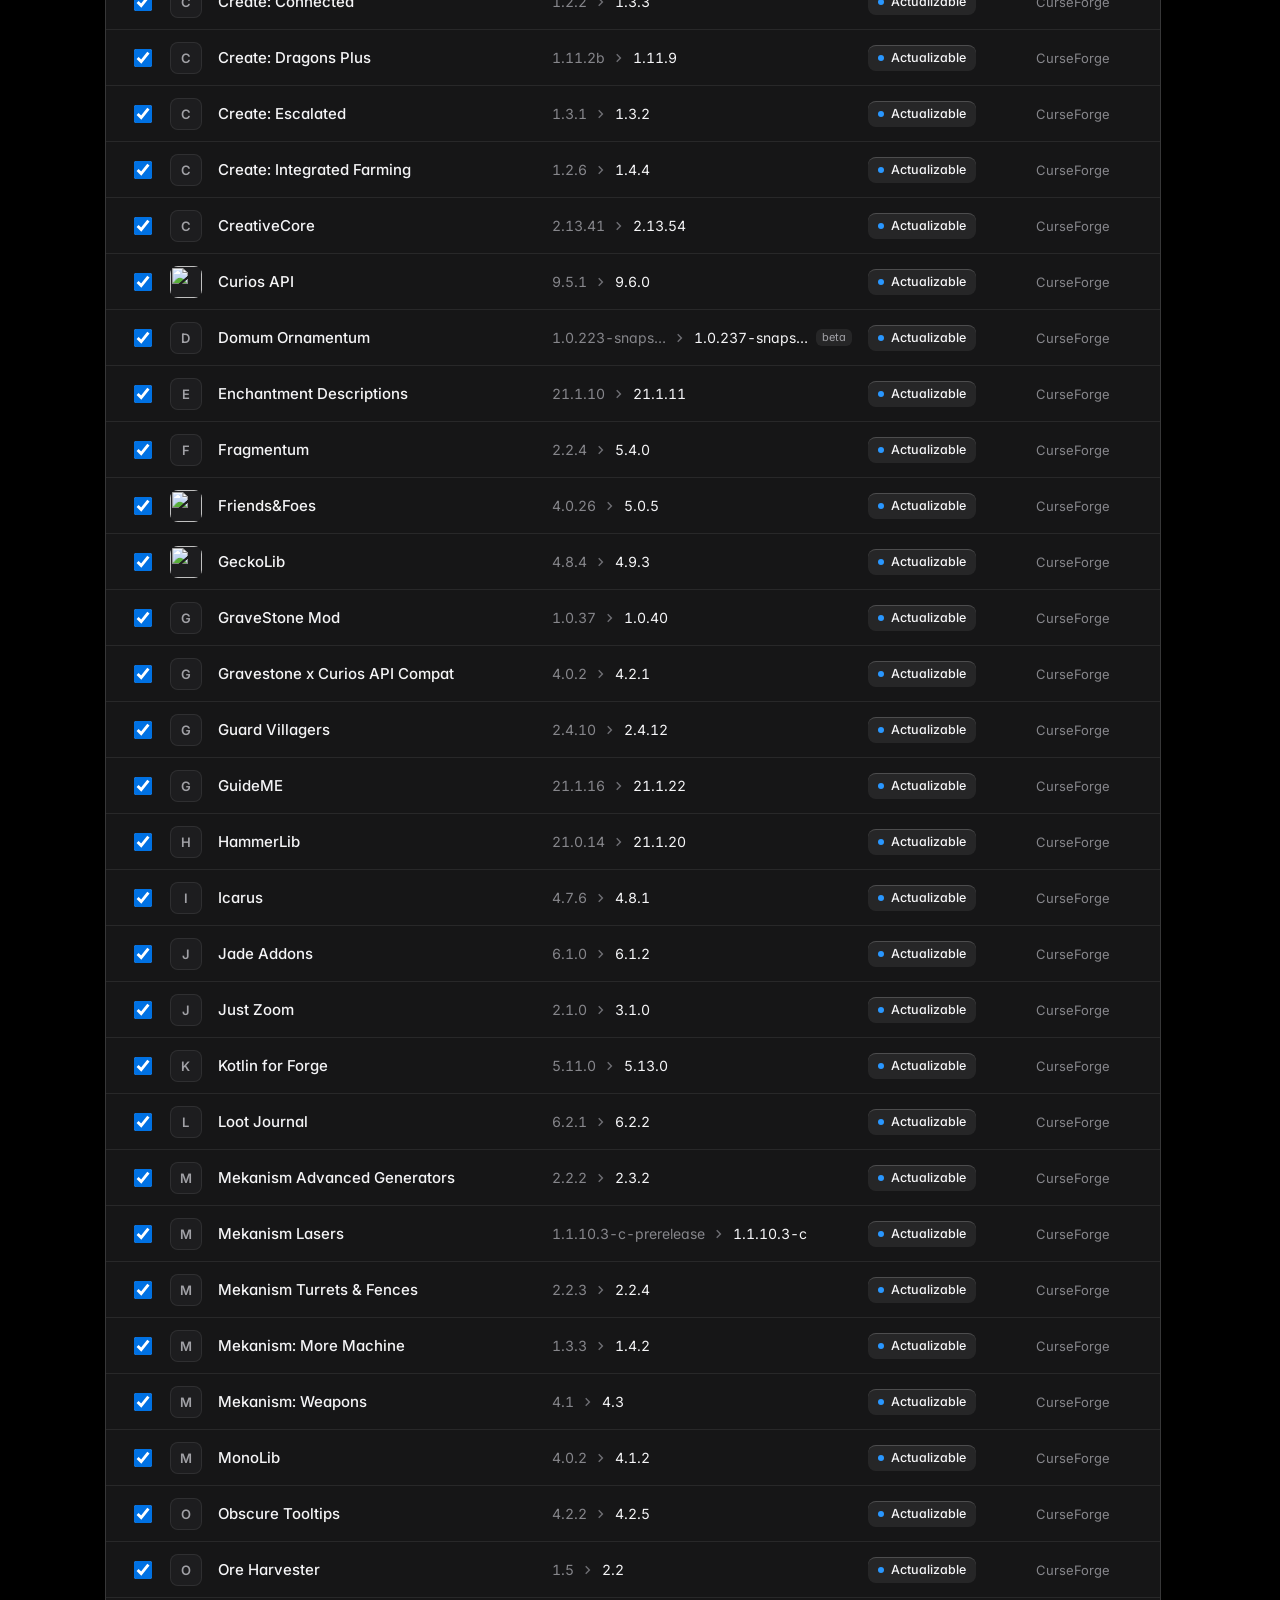
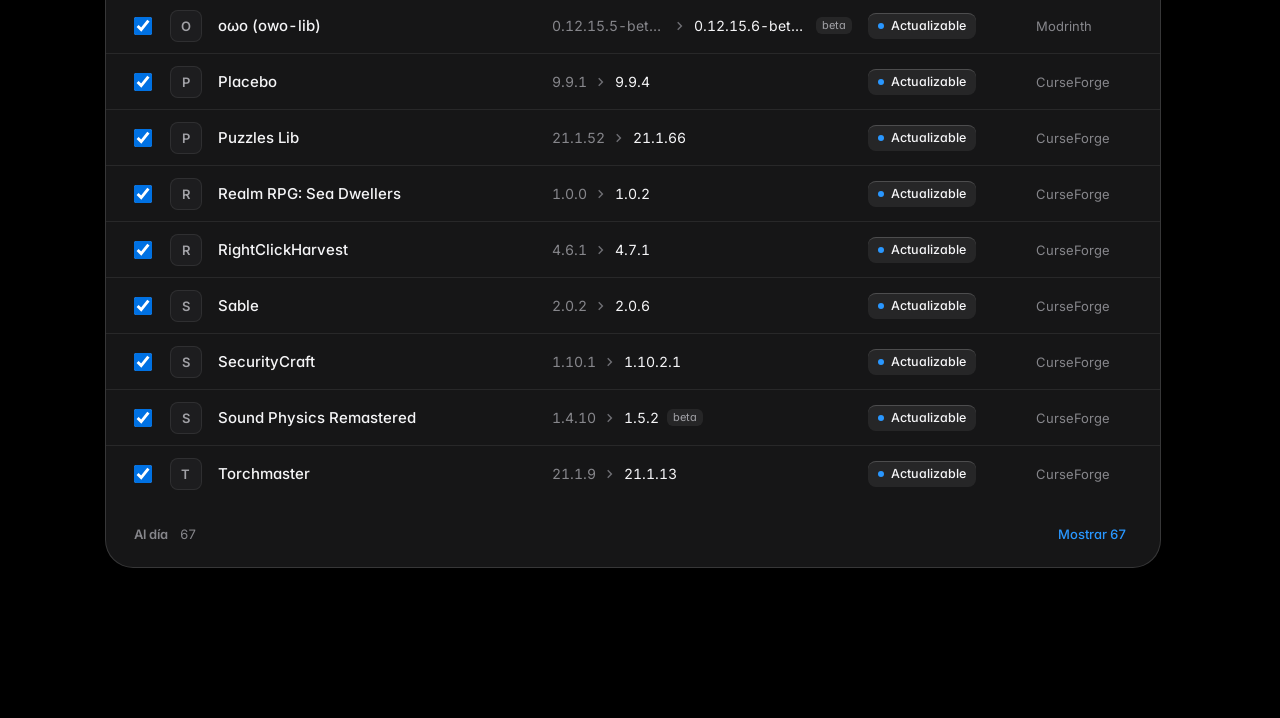
==== commit 80e66213: "Solo español e inglés, promesas ajustadas y captura sin datos falsos - Idiomas: se retira el catalán" ====
--- a/design/mockup/resultados.html
+++ b/design/mockup/resultados.html
@@ -307,7 +307,6 @@
   "GeckoLib": "1081/393/256/256/638621132937140582.png",
   "Collective": "975/602/256/256/638479075930399380.png",
   "Friends&Foes": "1341/726/256/256/638872149406466393.png",
-  "Sophisticated Backpacks": "375/56/256/256/637549610342642859.png",
   "AmbientSounds": "65/45/256/256/636158453613581226.png",
   "Architectury API": "313/420/256/256/637408811378175814.png",
   "Accessories": "948/913/256/256/638436487112587498.png",
@@ -335,7 +334,7 @@
 // que son ejemplos para enseñar esos estados.
 const U = (name, from, to, src = "CurseForge", beta = false) => ({ s: "up", name, from, to, src, beta });
 const MODS = [
-  { s: "manual", name: "Sophisticated Backpacks", from: "3.26.22", to: "3.26.31", src: "CurseForge", page: true },
+  { s: "manual", name: "Mod de ejemplo", from: "1.4.0", to: "1.5.2", src: "CurseForge", page: true },  // mod inventado
   { s: "missing", name: "mapa-del-servidor-1.0.jar", from: "1.0", sub: "Archivo propio, no aparece en ninguna fuente" },
   { s: "dep", name: "MezzConfig", to: "0.7.1", src: "CurseForge", beta: true, neededBy: ["Just Enough Items (JEI)"] },
   U("Accessories", "1.1.0-beta.52", "1.1.0-beta.54", "CurseForge", true),
